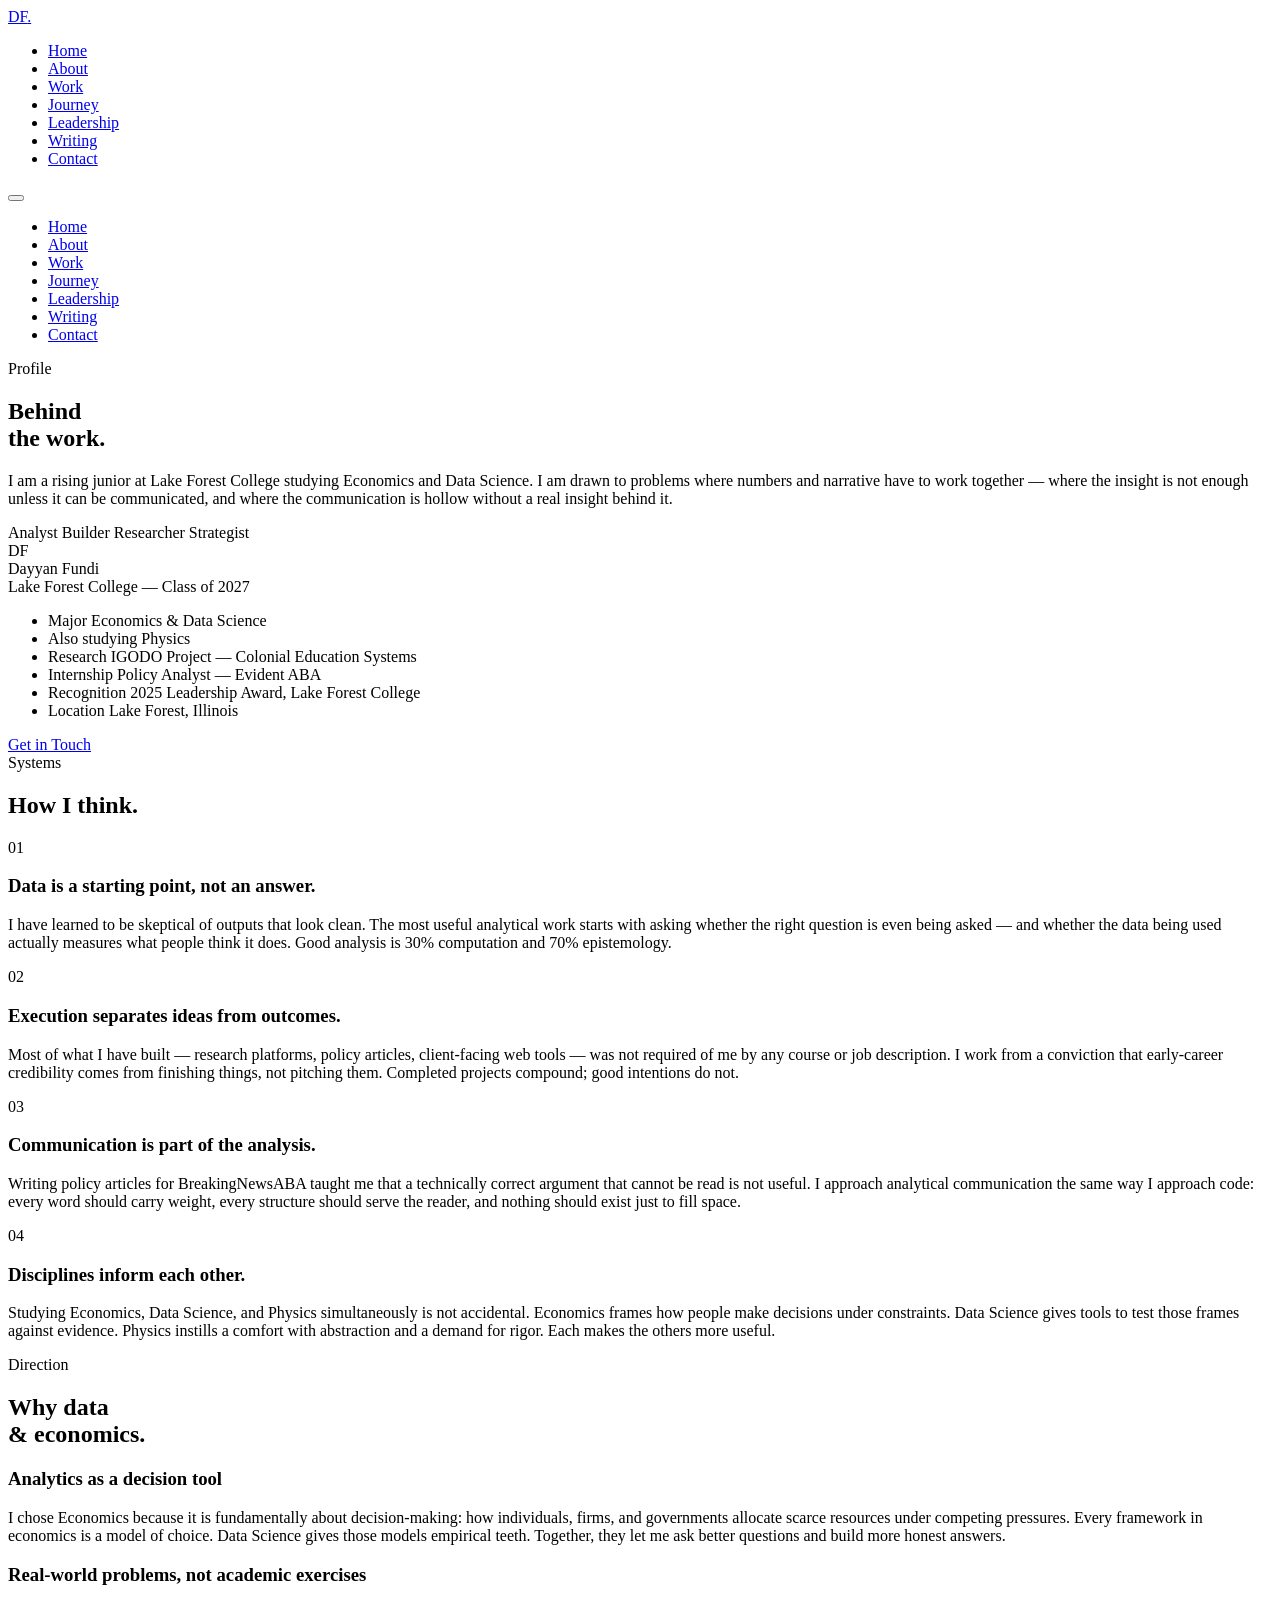
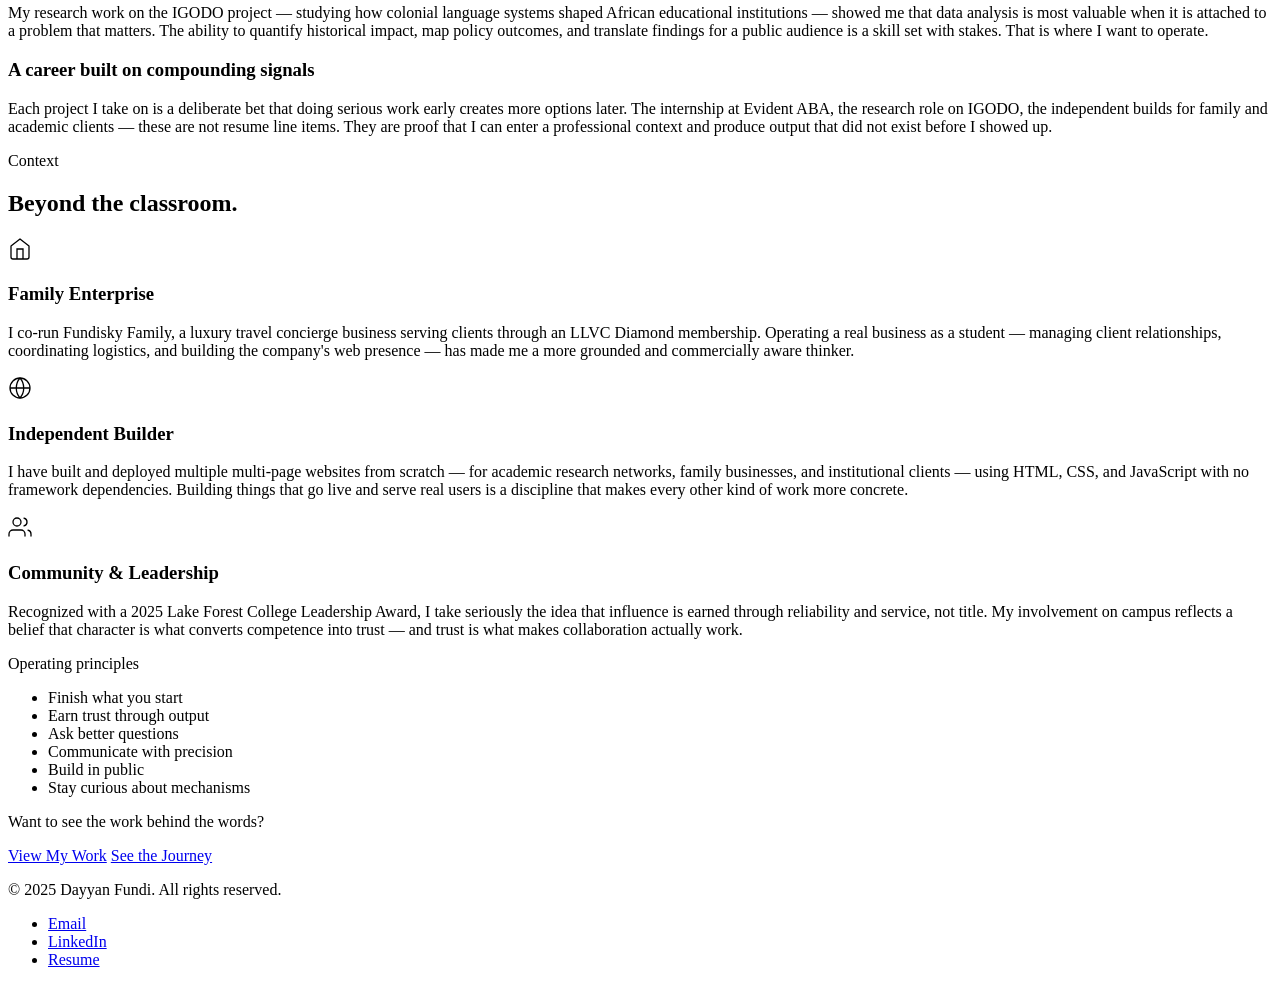
==== about.html @ b821bc9f "Add files via upload" ====
<!DOCTYPE html>
<html lang="en">
<head>
  <meta charset="UTF-8">
  <meta name="viewport" content="width=device-width, initial-scale=1.0">
  <title>About — Dayyan Fundi</title>
  <meta name="description" content="Economics and Data Science student at Lake Forest College. Learn about my background, how I think, and what drives my work in analytics, strategy, and leadership.">
  <link rel="stylesheet" href="assets/css/global.css">
  <link rel="stylesheet" href="assets/css/about.css">
</head>
<body>

  <!-- ─── NAVIGATION ──────────────────────────────────────────────────────── -->
  <header class="nav" role="banner">
    <div class="container">
      <div class="nav__inner">
        <a href="index.html" class="nav__logo">DF<span>.</span></a>
        <nav aria-label="Primary navigation">
          <ul class="nav__links">
            <li><a href="index.html">Home</a></li>
            <li><a href="about.html">About</a></li>
            <li><a href="work.html">Work</a></li>
            <li><a href="journey.html">Journey</a></li>
            <li><a href="leadership.html">Leadership</a></li>
            <li><a href="writing.html">Writing</a></li>
            <li><a href="contact.html">Contact</a></li>
          </ul>
        </nav>
        <button class="nav__toggle" aria-label="Toggle navigation" aria-expanded="false">
          <span></span><span></span><span></span>
        </button>
      </div>
    </div>
  </header>

  <div class="nav__mobile" role="dialog" aria-label="Mobile navigation">
    <ul>
      <li><a href="index.html">Home</a></li>
      <li><a href="about.html">About</a></li>
      <li><a href="work.html">Work</a></li>
      <li><a href="journey.html">Journey</a></li>
      <li><a href="leadership.html">Leadership</a></li>
      <li><a href="writing.html">Writing</a></li>
      <li><a href="contact.html">Contact</a></li>
    </ul>
  </div>

  <main>

    <!-- ─── PAGE HERO ─────────────────────────────────────────────────────── -->
    <section class="about-hero" aria-label="About introduction">
      <div class="container">
        <div class="about-hero__inner">

          <div class="about-hero__left">
            <div class="about-hero__eyebrow reveal">
              <span class="section__eyebrow">Profile</span>
            </div>
            <h1 class="about-hero__title reveal reveal-delay-1">
              Behind<br>the work.
            </h1>
            <p class="about-hero__intro reveal reveal-delay-2">
              I am a rising junior at Lake Forest College studying Economics and Data
              Science. I am drawn to problems where numbers and narrative have to work
              together — where the insight is not enough unless it can be communicated,
              and where the communication is hollow without a real insight behind it.
            </p>
            <div class="about-hero__tags reveal reveal-delay-3">
              <span>Analyst</span>
              <span>Builder</span>
              <span>Researcher</span>
              <span>Strategist</span>
            </div>
          </div>

          <div class="about-hero__right reveal reveal-delay-2">
            <div class="about-hero__card">
              <div class="about-hero__card-header">
                <div class="about-hero__initials">DF</div>
                <div>
                  <div class="about-hero__name">Dayyan Fundi</div>
                  <div class="about-hero__school">Lake Forest College — Class of 2027</div>
                </div>
              </div>
              <div class="about-hero__card-divider"></div>
              <ul class="about-hero__facts">
                <li>
                  <span class="about-hero__fact-label">Major</span>
                  <span class="about-hero__fact-val">Economics &amp; Data Science</span>
                </li>
                <li>
                  <span class="about-hero__fact-label">Also studying</span>
                  <span class="about-hero__fact-val">Physics</span>
                </li>
                <li>
                  <span class="about-hero__fact-label">Research</span>
                  <span class="about-hero__fact-val">IGODO Project — Colonial Education Systems</span>
                </li>
                <li>
                  <span class="about-hero__fact-label">Internship</span>
                  <span class="about-hero__fact-val">Policy Analyst — Evident ABA</span>
                </li>
                <li>
                  <span class="about-hero__fact-label">Recognition</span>
                  <span class="about-hero__fact-val">2025 Leadership Award, Lake Forest College</span>
                </li>
                <li>
                  <span class="about-hero__fact-label">Location</span>
                  <span class="about-hero__fact-val">Lake Forest, Illinois</span>
                </li>
              </ul>
              <a href="contact.html" class="about-hero__cta btn btn-primary">Get in Touch</a>
            </div>
          </div>

        </div>
      </div>
    </section>

    <div class="divider"></div>

    <!-- ─── HOW I THINK ───────────────────────────────────────────────────── -->
    <section class="section think" aria-labelledby="think-heading">
      <div class="container">
        <div class="section__header reveal">
          <div class="section__eyebrow">Systems</div>
          <h2 class="section__title" id="think-heading">How I think.</h2>
        </div>

        <div class="think__grid">

          <div class="think__item reveal">
            <div class="think__number" aria-hidden="true">01</div>
            <div class="think__body">
              <h3 class="think__title">Data is a starting point, not an answer.</h3>
              <p class="think__desc">
                I have learned to be skeptical of outputs that look clean. The most
                useful analytical work starts with asking whether the right question
                is even being asked — and whether the data being used actually
                measures what people think it does. Good analysis is 30% computation
                and 70% epistemology.
              </p>
            </div>
          </div>

          <div class="think__item reveal reveal-delay-1">
            <div class="think__number" aria-hidden="true">02</div>
            <div class="think__body">
              <h3 class="think__title">Execution separates ideas from outcomes.</h3>
              <p class="think__desc">
                Most of what I have built — research platforms, policy articles,
                client-facing web tools — was not required of me by any course or
                job description. I work from a conviction that early-career
                credibility comes from finishing things, not pitching them.
                Completed projects compound; good intentions do not.
              </p>
            </div>
          </div>

          <div class="think__item reveal reveal-delay-2">
            <div class="think__number" aria-hidden="true">03</div>
            <div class="think__body">
              <h3 class="think__title">Communication is part of the analysis.</h3>
              <p class="think__desc">
                Writing policy articles for BreakingNewsABA taught me that a
                technically correct argument that cannot be read is not useful.
                I approach analytical communication the same way I approach code:
                every word should carry weight, every structure should serve the
                reader, and nothing should exist just to fill space.
              </p>
            </div>
          </div>

          <div class="think__item reveal reveal-delay-3">
            <div class="think__number" aria-hidden="true">04</div>
            <div class="think__body">
              <h3 class="think__title">Disciplines inform each other.</h3>
              <p class="think__desc">
                Studying Economics, Data Science, and Physics simultaneously is
                not accidental. Economics frames how people make decisions under
                constraints. Data Science gives tools to test those frames against
                evidence. Physics instills a comfort with abstraction and a
                demand for rigor. Each makes the others more useful.
              </p>
            </div>
          </div>

        </div>
      </div>
    </section>

    <div class="divider"></div>

    <!-- ─── WHY DATA & ECONOMICS ──────────────────────────────────────────── -->
    <section class="section why" aria-labelledby="why-heading">
      <div class="container">
        <div class="why__grid">

          <div class="why__left reveal">
            <div class="section__eyebrow">Direction</div>
            <h2 class="section__title" id="why-heading">Why data<br>&amp; economics.</h2>
          </div>

          <div class="why__right">
            <div class="why__block reveal">
              <div class="why__block-accent" aria-hidden="true"></div>
              <div>
                <h3 class="why__block-title">Analytics as a decision tool</h3>
                <p class="why__block-text">
                  I chose Economics because it is fundamentally about decision-making:
                  how individuals, firms, and governments allocate scarce resources
                  under competing pressures. Every framework in economics is a model
                  of choice. Data Science gives those models empirical teeth. Together,
                  they let me ask better questions and build more honest answers.
                </p>
              </div>
            </div>

            <div class="why__block reveal reveal-delay-1">
              <div class="why__block-accent" aria-hidden="true"></div>
              <div>
                <h3 class="why__block-title">Real-world problems, not academic exercises</h3>
                <p class="why__block-text">
                  My research work on the IGODO project — studying how colonial
                  language systems shaped African educational institutions — showed
                  me that data analysis is most valuable when it is attached to a
                  problem that matters. The ability to quantify historical impact,
                  map policy outcomes, and translate findings for a public audience
                  is a skill set with stakes. That is where I want to operate.
                </p>
              </div>
            </div>

            <div class="why__block reveal reveal-delay-2">
              <div class="why__block-accent" aria-hidden="true"></div>
              <div>
                <h3 class="why__block-title">A career built on compounding signals</h3>
                <p class="why__block-text">
                  Each project I take on is a deliberate bet that doing serious work
                  early creates more options later. The internship at Evident ABA,
                  the research role on IGODO, the independent builds for family and
                  academic clients — these are not resume line items. They are proof
                  that I can enter a professional context and produce output that
                  did not exist before I showed up.
                </p>
              </div>
            </div>
          </div>

        </div>
      </div>
    </section>

    <div class="divider"></div>

    <!-- ─── BEYOND THE CLASSROOM ──────────────────────────────────────────── -->
    <section class="section beyond" aria-labelledby="beyond-heading">
      <div class="container">
        <div class="section__header reveal">
          <div class="section__eyebrow">Context</div>
          <h2 class="section__title" id="beyond-heading">Beyond the classroom.</h2>
        </div>

        <div class="beyond__grid">

          <div class="beyond__card card reveal">
            <div class="beyond__card-icon" aria-hidden="true">
              <svg width="24" height="24" viewBox="0 0 24 24" fill="none">
                <path d="M3 9l9-7 9 7v11a2 2 0 01-2 2H5a2 2 0 01-2-2V9z" stroke="currentColor" stroke-width="1.3" stroke-linejoin="round"/>
                <path d="M9 22V12h6v10" stroke="currentColor" stroke-width="1.3"/>
              </svg>
            </div>
            <h3 class="beyond__card-title">Family Enterprise</h3>
            <p class="beyond__card-text">
              I co-run Fundisky Family, a luxury travel concierge business
              serving clients through an LLVC Diamond membership. Operating
              a real business as a student — managing client relationships,
              coordinating logistics, and building the company's web presence
              — has made me a more grounded and commercially aware thinker.
            </p>
          </div>

          <div class="beyond__card card reveal reveal-delay-1">
            <div class="beyond__card-icon" aria-hidden="true">
              <svg width="24" height="24" viewBox="0 0 24 24" fill="none">
                <circle cx="12" cy="12" r="10" stroke="currentColor" stroke-width="1.3"/>
                <path d="M2 12h20M12 2a15.3 15.3 0 010 20M12 2a15.3 15.3 0 000 20" stroke="currentColor" stroke-width="1.3"/>
              </svg>
            </div>
            <h3 class="beyond__card-title">Independent Builder</h3>
            <p class="beyond__card-text">
              I have built and deployed multiple multi-page websites from scratch —
              for academic research networks, family businesses, and institutional
              clients — using HTML, CSS, and JavaScript with no framework dependencies.
              Building things that go live and serve real users is a discipline that
              makes every other kind of work more concrete.
            </p>
          </div>

          <div class="beyond__card card reveal reveal-delay-2">
            <div class="beyond__card-icon" aria-hidden="true">
              <svg width="24" height="24" viewBox="0 0 24 24" fill="none">
                <path d="M17 21v-2a4 4 0 00-4-4H5a4 4 0 00-4 4v2" stroke="currentColor" stroke-width="1.3" stroke-linecap="round"/>
                <circle cx="9" cy="7" r="4" stroke="currentColor" stroke-width="1.3"/>
                <path d="M23 21v-2a4 4 0 00-3-3.87M16 3.13a4 4 0 010 7.75" stroke="currentColor" stroke-width="1.3" stroke-linecap="round"/>
              </svg>
            </div>
            <h3 class="beyond__card-title">Community &amp; Leadership</h3>
            <p class="beyond__card-text">
              Recognized with a 2025 Lake Forest College Leadership Award, I
              take seriously the idea that influence is earned through reliability
              and service, not title. My involvement on campus reflects a belief
              that character is what converts competence into trust — and trust
              is what makes collaboration actually work.
            </p>
          </div>

        </div>
      </div>
    </section>

    <div class="divider"></div>

    <!-- ─── VALUES STRIP ──────────────────────────────────────────────────── -->
    <section class="section-sm values" aria-labelledby="values-heading">
      <div class="container">
        <div class="values__inner">
          <div class="values__label reveal">
            <span class="section__eyebrow">Operating principles</span>
          </div>
          <ul class="values__list" aria-label="Core values" role="list">
            <li class="reveal">Finish what you start</li>
            <li class="reveal reveal-delay-1">Earn trust through output</li>
            <li class="reveal reveal-delay-2">Ask better questions</li>
            <li class="reveal reveal-delay-3">Communicate with precision</li>
            <li class="reveal">Build in public</li>
            <li class="reveal reveal-delay-1">Stay curious about mechanisms</li>
          </ul>
        </div>
      </div>
    </section>

    <div class="divider"></div>

    <!-- ─── CTA ───────────────────────────────────────────────────────────── -->
    <section class="section-sm" aria-label="Next steps">
      <div class="container">
        <div class="about-cta reveal">
          <p class="about-cta__text">
            Want to see the work behind the words?
          </p>
          <div class="about-cta__buttons">
            <a href="work.html" class="btn btn-primary">View My Work</a>
            <a href="journey.html" class="btn btn-outline">See the Journey</a>
          </div>
        </div>
      </div>
    </section>

  </main>

  <!-- ─── FOOTER ─────────────────────────────────────────────────────────── -->
  <footer class="footer" role="contentinfo">
    <div class="container">
      <div class="footer__inner">
        <p class="footer__copy">&copy; 2025 Dayyan Fundi. All rights reserved.</p>
        <ul class="footer__links">
          <li><a href="mailto:dfundi@lakeforest.edu">Email</a></li>
          <li><a href="https://linkedin.com/in/dayyan-fundi-93078b273" target="_blank" rel="noopener">LinkedIn</a></li>
          <li><a href="contact.html">Resume</a></li>
        </ul>
      </div>
    </div>
  </footer>

  <script src="assets/js/global.js"></script>
</body>
</html>
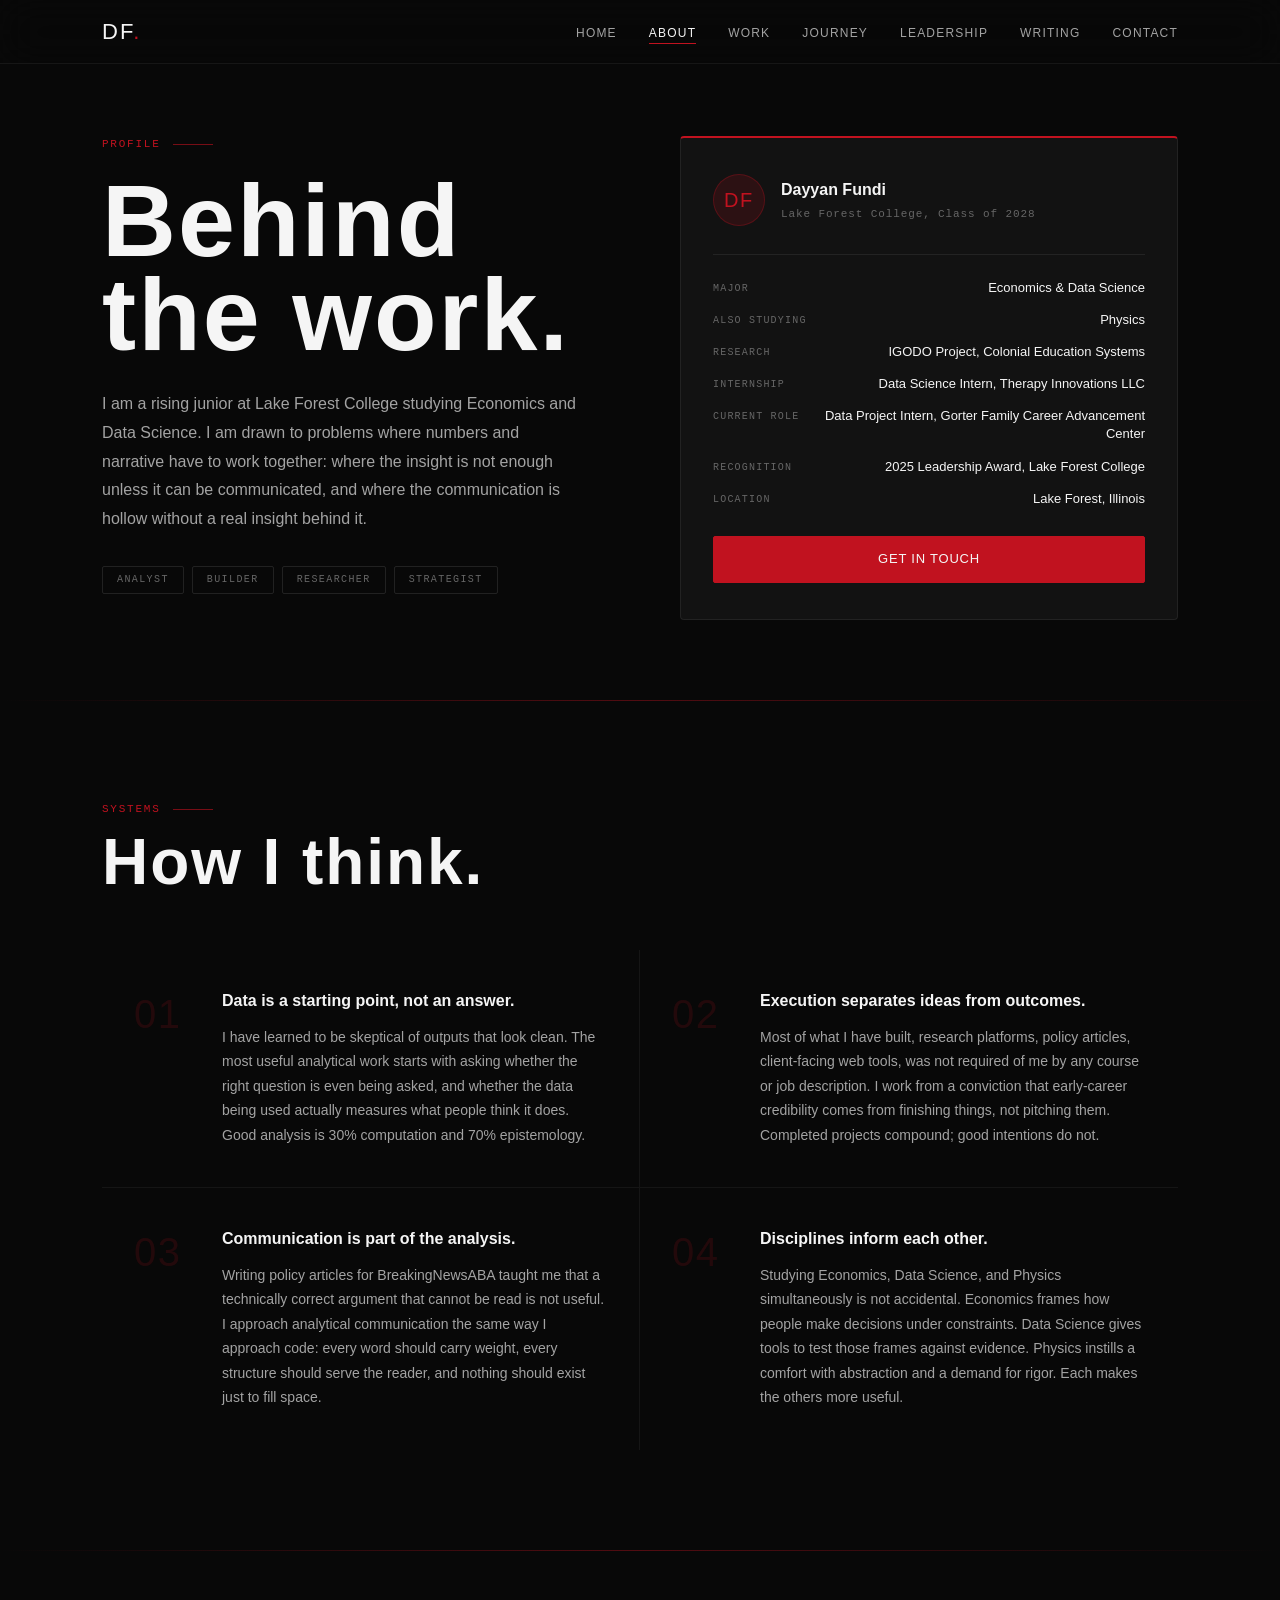
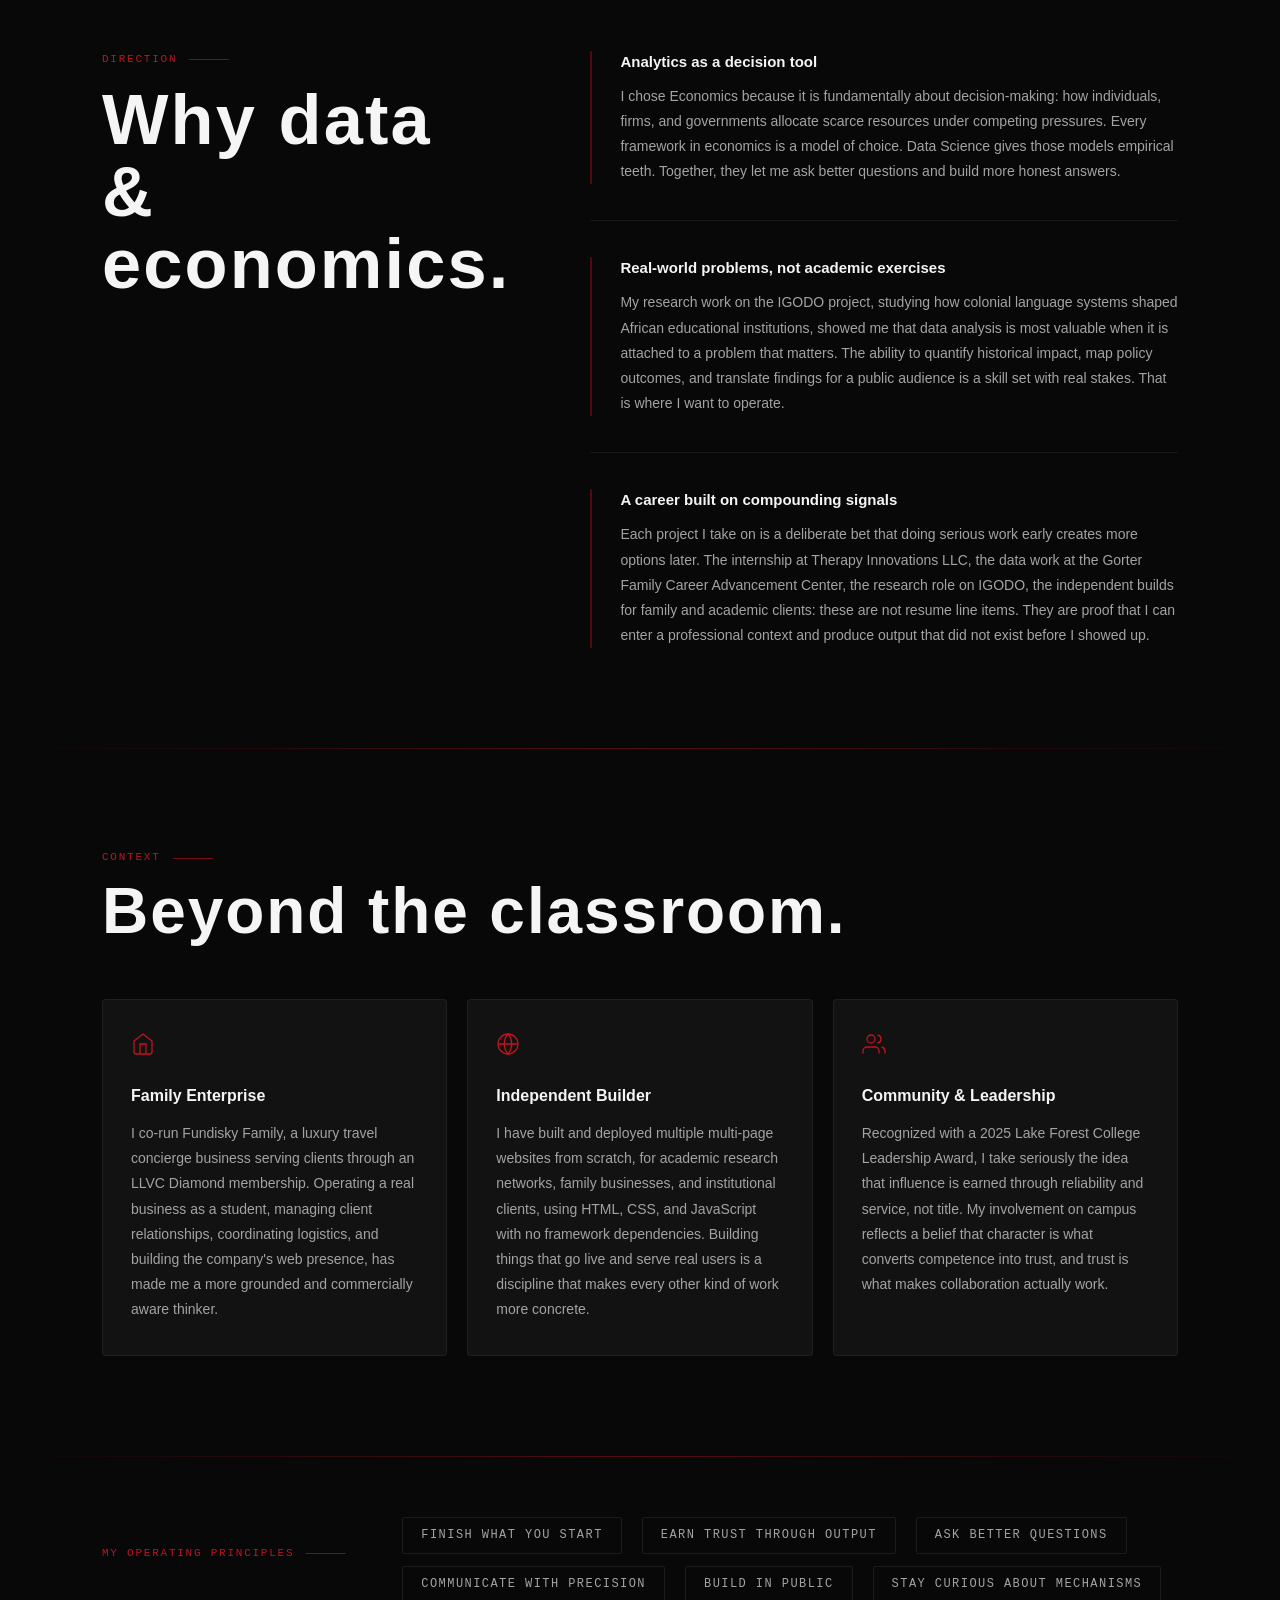
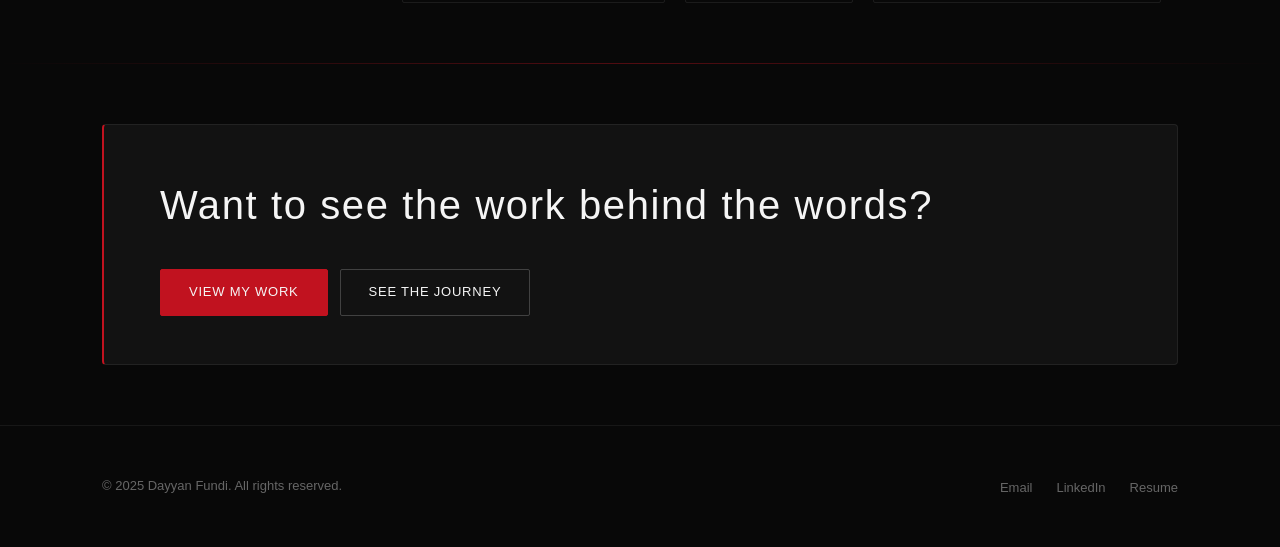
==== commit 8957554a: "Add files via upload" ====
--- a/about.html
+++ b/about.html
@@ -62,7 +62,7 @@
             <p class="about-hero__intro reveal reveal-delay-2">
               I am a rising junior at Lake Forest College studying Economics and Data
               Science. I am drawn to problems where numbers and narrative have to work
-              together — where the insight is not enough unless it can be communicated,
+              together: where the insight is not enough unless it can be communicated,
               and where the communication is hollow without a real insight behind it.
             </p>
             <div class="about-hero__tags reveal reveal-delay-3">
@@ -79,7 +79,7 @@
                 <div class="about-hero__initials">DF</div>
                 <div>
                   <div class="about-hero__name">Dayyan Fundi</div>
-                  <div class="about-hero__school">Lake Forest College — Class of 2027</div>
+                  <div class="about-hero__school">Lake Forest College, Class of 2028</div>
                 </div>
               </div>
               <div class="about-hero__card-divider"></div>
@@ -94,11 +94,15 @@
                 </li>
                 <li>
                   <span class="about-hero__fact-label">Research</span>
-                  <span class="about-hero__fact-val">IGODO Project — Colonial Education Systems</span>
+                  <span class="about-hero__fact-val">IGODO Project, Colonial Education Systems</span>
                 </li>
                 <li>
                   <span class="about-hero__fact-label">Internship</span>
-                  <span class="about-hero__fact-val">Policy Analyst — Evident ABA</span>
+                  <span class="about-hero__fact-val">Data Science Intern, Therapy Innovations LLC</span>
+                </li>
+                <li>
+                  <span class="about-hero__fact-label">Current Role</span>
+                  <span class="about-hero__fact-val">Data Project Intern, Gorter Family Career Advancement Center</span>
                 </li>
                 <li>
                   <span class="about-hero__fact-label">Recognition</span>
@@ -136,7 +140,7 @@
               <p class="think__desc">
                 I have learned to be skeptical of outputs that look clean. The most
                 useful analytical work starts with asking whether the right question
-                is even being asked — and whether the data being used actually
+                is even being asked, and whether the data being used actually
                 measures what people think it does. Good analysis is 30% computation
                 and 70% epistemology.
               </p>
@@ -148,8 +152,8 @@
             <div class="think__body">
               <h3 class="think__title">Execution separates ideas from outcomes.</h3>
               <p class="think__desc">
-                Most of what I have built — research platforms, policy articles,
-                client-facing web tools — was not required of me by any course or
+                Most of what I have built, research platforms, policy articles,
+                client-facing web tools, was not required of me by any course or
                 job description. I work from a conviction that early-career
                 credibility comes from finishing things, not pitching them.
                 Completed projects compound; good intentions do not.
@@ -221,12 +225,12 @@
               <div>
                 <h3 class="why__block-title">Real-world problems, not academic exercises</h3>
                 <p class="why__block-text">
-                  My research work on the IGODO project — studying how colonial
-                  language systems shaped African educational institutions — showed
+                  My research work on the IGODO project, studying how colonial
+                  language systems shaped African educational institutions, showed
                   me that data analysis is most valuable when it is attached to a
                   problem that matters. The ability to quantify historical impact,
                   map policy outcomes, and translate findings for a public audience
-                  is a skill set with stakes. That is where I want to operate.
+                  is a skill set with real stakes. That is where I want to operate.
                 </p>
               </div>
             </div>
@@ -237,11 +241,11 @@
                 <h3 class="why__block-title">A career built on compounding signals</h3>
                 <p class="why__block-text">
                   Each project I take on is a deliberate bet that doing serious work
-                  early creates more options later. The internship at Evident ABA,
-                  the research role on IGODO, the independent builds for family and
-                  academic clients — these are not resume line items. They are proof
-                  that I can enter a professional context and produce output that
-                  did not exist before I showed up.
+                  early creates more options later. The internship at Therapy Innovations LLC,
+                  the data work at the Gorter Family Career Advancement Center, the research
+                  role on IGODO, the independent builds for family and academic clients:
+                  these are not resume line items. They are proof that I can enter a
+                  professional context and produce output that did not exist before I showed up.
                 </p>
               </div>
             </div>
@@ -274,9 +278,9 @@
             <p class="beyond__card-text">
               I co-run Fundisky Family, a luxury travel concierge business
               serving clients through an LLVC Diamond membership. Operating
-              a real business as a student — managing client relationships,
-              coordinating logistics, and building the company's web presence
-              — has made me a more grounded and commercially aware thinker.
+              a real business as a student, managing client relationships,
+              coordinating logistics, and building the company's web presence,
+              has made me a more grounded and commercially aware thinker.
             </p>
           </div>
 
@@ -289,9 +293,9 @@
             </div>
             <h3 class="beyond__card-title">Independent Builder</h3>
             <p class="beyond__card-text">
-              I have built and deployed multiple multi-page websites from scratch —
+              I have built and deployed multiple multi-page websites from scratch,
               for academic research networks, family businesses, and institutional
-              clients — using HTML, CSS, and JavaScript with no framework dependencies.
+              clients, using HTML, CSS, and JavaScript with no framework dependencies.
               Building things that go live and serve real users is a discipline that
               makes every other kind of work more concrete.
             </p>
@@ -310,7 +314,7 @@
               Recognized with a 2025 Lake Forest College Leadership Award, I
               take seriously the idea that influence is earned through reliability
               and service, not title. My involvement on campus reflects a belief
-              that character is what converts competence into trust — and trust
+              that character is what converts competence into trust, and trust
               is what makes collaboration actually work.
             </p>
           </div>
@@ -326,7 +330,7 @@
       <div class="container">
         <div class="values__inner">
           <div class="values__label reveal">
-            <span class="section__eyebrow">Operating principles</span>
+            <span class="section__eyebrow">My operating principles</span>
           </div>
           <ul class="values__list" aria-label="Core values" role="list">
             <li class="reveal">Finish what you start</li>
@@ -366,7 +370,7 @@
         <p class="footer__copy">&copy; 2025 Dayyan Fundi. All rights reserved.</p>
         <ul class="footer__links">
           <li><a href="mailto:dfundi@lakeforest.edu">Email</a></li>
-          <li><a href="https://linkedin.com/in/dayyan-fundi-93078b273" target="_blank" rel="noopener">LinkedIn</a></li>
+          <li><a href="https://www.linkedin.com/in/dayyan-fundi-93078b273/" target="_blank" rel="noopener">LinkedIn</a></li>
           <li><a href="contact.html">Resume</a></li>
         </ul>
       </div>
--- a/assets/css/global.css
+++ b/assets/css/global.css
@@ -0,0 +1,347 @@
+/* ─── DAYYAN FUNDI — DESIGN SYSTEM ───────────────────────────────────────── */
+
+@import url('https://fonts.googleapis.com/css2?family=Bebas+Neue&family=Space+Grotesk:wght@300;400;500;600&family=Inter:wght@300;400;500&display=swap');
+
+/* ─── TOKENS ───────────────────────────────────────────────────────────────── */
+:root {
+  --bg:          #080808;
+  --surface:     #121212;
+  --surface-2:   #1A1A1A;
+  --surface-3:   #222222;
+  --text-1:      #F5F5F5;
+  --text-2:      #A3A3A3;
+  --text-3:      #666666;
+  --red:         #C1121F;
+  --red-hot:     #FF3B3B;
+  --red-dim:     rgba(193,18,31,0.15);
+
+  --font-display: 'Bebas Neue', sans-serif;
+  --font-body:    'Space Grotesk', sans-serif;
+  --font-mono:    'Inter', monospace;
+
+  --nav-h:       64px;
+  --max-w:       1140px;
+  --transition:  0.3s cubic-bezier(0.4,0,0.2,1);
+}
+
+/* ─── RESET ────────────────────────────────────────────────────────────────── */
+*, *::before, *::after { box-sizing: border-box; margin: 0; padding: 0; }
+
+html { scroll-behavior: smooth; }
+
+body {
+  background: var(--bg);
+  color: var(--text-1);
+  font-family: var(--font-body);
+  font-size: 16px;
+  line-height: 1.6;
+  -webkit-font-smoothing: antialiased;
+  overflow-x: hidden;
+}
+
+img, video { display: block; max-width: 100%; }
+a { text-decoration: none; color: inherit; }
+button { cursor: pointer; border: none; background: none; font-family: inherit; }
+
+/* ─── TYPOGRAPHY SCALE ─────────────────────────────────────────────────────── */
+.t-display {
+  font-family: var(--font-display);
+  letter-spacing: 0.04em;
+  line-height: 0.95;
+}
+
+.t-label {
+  font-family: var(--font-mono);
+  font-size: 11px;
+  font-weight: 400;
+  letter-spacing: 0.14em;
+  text-transform: uppercase;
+  color: var(--red);
+}
+
+.t-body {
+  font-size: 15px;
+  font-weight: 400;
+  color: var(--text-2);
+  line-height: 1.75;
+}
+
+.t-muted { color: var(--text-2); }
+.t-red   { color: var(--red); }
+
+/* ─── LAYOUT ───────────────────────────────────────────────────────────────── */
+.container {
+  max-width: var(--max-w);
+  margin: 0 auto;
+  padding: 0 32px;
+}
+
+@media (max-width: 768px) {
+  .container { padding: 0 20px; }
+}
+
+/* ─── NAVIGATION ───────────────────────────────────────────────────────────── */
+.nav {
+  position: fixed;
+  top: 0; left: 0; right: 0;
+  height: var(--nav-h);
+  z-index: 100;
+  backdrop-filter: blur(20px);
+  -webkit-backdrop-filter: blur(20px);
+  background: rgba(8,8,8,0.75);
+  border-bottom: 0.5px solid rgba(255,255,255,0.06);
+  transition: background var(--transition);
+}
+
+.nav__inner {
+  height: var(--nav-h);
+  display: flex;
+  align-items: center;
+  justify-content: space-between;
+}
+
+.nav__logo {
+  font-family: var(--font-display);
+  font-size: 22px;
+  letter-spacing: 0.1em;
+  color: var(--text-1);
+  transition: color var(--transition);
+}
+.nav__logo span { color: var(--red); }
+.nav__logo:hover { color: var(--text-2); }
+
+.nav__links {
+  display: flex;
+  align-items: center;
+  gap: 32px;
+  list-style: none;
+}
+
+.nav__links a {
+  font-size: 12px;
+  font-weight: 500;
+  letter-spacing: 0.1em;
+  text-transform: uppercase;
+  color: var(--text-2);
+  position: relative;
+  padding-bottom: 4px;
+  transition: color var(--transition);
+}
+
+.nav__links a::after {
+  content: '';
+  position: absolute;
+  bottom: 0; left: 0;
+  width: 0; height: 1.5px;
+  background: var(--red);
+  transition: width var(--transition);
+}
+
+.nav__links a:hover,
+.nav__links a.active { color: var(--text-1); }
+.nav__links a:hover::after,
+.nav__links a.active::after { width: 100%; }
+
+/* Mobile hamburger */
+.nav__toggle {
+  display: none;
+  flex-direction: column;
+  gap: 5px;
+  width: 24px;
+}
+.nav__toggle span {
+  display: block;
+  height: 1.5px;
+  background: var(--text-1);
+  transition: var(--transition);
+}
+
+.nav__mobile {
+  display: none;
+  position: fixed;
+  top: var(--nav-h);
+  left: 0; right: 0;
+  background: rgba(8,8,8,0.97);
+  backdrop-filter: blur(24px);
+  padding: 32px 20px;
+  border-bottom: 0.5px solid rgba(255,255,255,0.06);
+}
+.nav__mobile.open { display: block; }
+.nav__mobile ul {
+  list-style: none;
+  display: flex;
+  flex-direction: column;
+  gap: 4px;
+}
+.nav__mobile ul a {
+  display: block;
+  font-size: 24px;
+  font-family: var(--font-display);
+  letter-spacing: 0.06em;
+  color: var(--text-2);
+  padding: 10px 0;
+  border-bottom: 0.5px solid rgba(255,255,255,0.05);
+  transition: color var(--transition);
+}
+.nav__mobile ul a:hover { color: var(--red); }
+
+@media (max-width: 860px) {
+  .nav__links { display: none; }
+  .nav__toggle { display: flex; }
+}
+
+/* ─── BUTTONS ──────────────────────────────────────────────────────────────── */
+.btn {
+  display: inline-flex;
+  align-items: center;
+  gap: 8px;
+  padding: 12px 28px;
+  font-family: var(--font-body);
+  font-size: 13px;
+  font-weight: 500;
+  letter-spacing: 0.06em;
+  text-transform: uppercase;
+  border-radius: 2px;
+  transition: var(--transition);
+  position: relative;
+  overflow: hidden;
+}
+
+.btn-primary {
+  background: var(--red);
+  color: var(--text-1);
+  border: 1.5px solid var(--red);
+}
+.btn-primary:hover {
+  background: transparent;
+  color: var(--red);
+  box-shadow: 0 0 20px rgba(193,18,31,0.25);
+}
+
+.btn-outline {
+  background: transparent;
+  color: var(--text-1);
+  border: 1px solid rgba(255,255,255,0.2);
+}
+.btn-outline:hover {
+  border-color: var(--red);
+  color: var(--red);
+}
+
+/* ─── SECTION ANATOMY ──────────────────────────────────────────────────────── */
+.section {
+  padding: 100px 0;
+}
+.section-sm {
+  padding: 60px 0;
+}
+
+.section__header {
+  margin-bottom: 56px;
+}
+
+.section__eyebrow {
+  font-family: var(--font-mono);
+  font-size: 11px;
+  font-weight: 400;
+  letter-spacing: 0.16em;
+  text-transform: uppercase;
+  color: var(--red);
+  margin-bottom: 12px;
+  display: flex;
+  align-items: center;
+  gap: 12px;
+}
+.section__eyebrow::after {
+  content: '';
+  display: block;
+  height: 1px;
+  width: 40px;
+  background: var(--red);
+  opacity: 0.6;
+}
+
+.section__title {
+  font-family: var(--font-display);
+  font-size: clamp(42px, 5vw, 64px);
+  letter-spacing: 0.03em;
+  color: var(--text-1);
+  line-height: 1;
+}
+
+/* ─── DIVIDER ──────────────────────────────────────────────────────────────── */
+.divider {
+  width: 100%;
+  height: 1px;
+  background: linear-gradient(90deg, transparent, rgba(193,18,31,0.4), transparent);
+}
+
+/* ─── CARDS ────────────────────────────────────────────────────────────────── */
+.card {
+  background: var(--surface);
+  border: 0.5px solid rgba(255,255,255,0.06);
+  border-radius: 4px;
+  transition: var(--transition);
+  overflow: hidden;
+}
+.card:hover {
+  border-color: rgba(193,18,31,0.3);
+  background: var(--surface-2);
+  transform: translateY(-4px);
+  box-shadow: 0 12px 40px rgba(0,0,0,0.4), 0 0 0 0.5px rgba(193,18,31,0.1);
+}
+.card--featured {
+  border-top: 2px solid var(--red);
+}
+
+/* ─── SCROLL REVEAL ────────────────────────────────────────────────────────── */
+.reveal {
+  opacity: 0;
+  transform: translateY(28px);
+  transition: opacity 0.7s cubic-bezier(0.4,0,0.2,1),
+              transform 0.7s cubic-bezier(0.4,0,0.2,1);
+}
+.reveal.visible {
+  opacity: 1;
+  transform: none;
+}
+.reveal-delay-1 { transition-delay: 0.1s; }
+.reveal-delay-2 { transition-delay: 0.2s; }
+.reveal-delay-3 { transition-delay: 0.3s; }
+
+/* ─── FOOTER ───────────────────────────────────────────────────────────────── */
+.footer {
+  padding: 48px 0;
+  border-top: 0.5px solid rgba(255,255,255,0.06);
+}
+.footer__inner {
+  display: flex;
+  align-items: center;
+  justify-content: space-between;
+  gap: 24px;
+  flex-wrap: wrap;
+}
+.footer__copy {
+  font-size: 13px;
+  color: var(--text-3);
+}
+.footer__links {
+  display: flex;
+  gap: 24px;
+  list-style: none;
+}
+.footer__links a {
+  font-size: 13px;
+  color: var(--text-3);
+  transition: color var(--transition);
+}
+.footer__links a:hover { color: var(--red); }
+
+/* ─── SCROLLBAR ────────────────────────────────────────────────────────────── */
+::-webkit-scrollbar { width: 5px; }
+::-webkit-scrollbar-track { background: var(--bg); }
+::-webkit-scrollbar-thumb { background: var(--surface-3); border-radius: 2px; }
+::-webkit-scrollbar-thumb:hover { background: var(--red); }
+
+/* ─── SELECTION ────────────────────────────────────────────────────────────── */
+::selection { background: rgba(193,18,31,0.25); color: var(--text-1); }
--- a/assets/css/about.css
+++ b/assets/css/about.css
@@ -0,0 +1,418 @@
+/* ─── ABOUT PAGE STYLES ─────────────────────────────────────────────────────── */
+
+/* ─── PAGE HERO ──────────────────────────────────────────────────────────────── */
+.about-hero {
+  padding-top: calc(var(--nav-h) + 72px);
+  padding-bottom: 80px;
+}
+
+.about-hero__inner {
+  display: grid;
+  grid-template-columns: 1fr 1fr;
+  gap: 80px;
+  align-items: start;
+}
+
+/* Left column */
+.about-hero__eyebrow {
+  margin-bottom: 20px;
+}
+
+.about-hero__title {
+  font-family: var(--font-display);
+  font-size: clamp(56px, 8vw, 108px);
+  letter-spacing: 0.02em;
+  line-height: 0.92;
+  color: var(--text-1);
+  margin-bottom: 28px;
+}
+
+.about-hero__intro {
+  font-size: 16px;
+  font-weight: 300;
+  color: var(--text-2);
+  line-height: 1.8;
+  margin-bottom: 32px;
+  max-width: 480px;
+}
+
+.about-hero__tags {
+  display: flex;
+  flex-wrap: wrap;
+  gap: 8px;
+}
+
+.about-hero__tags span {
+  font-family: var(--font-mono);
+  font-size: 10px;
+  letter-spacing: 0.14em;
+  text-transform: uppercase;
+  color: var(--text-3);
+  border: 0.5px solid rgba(255,255,255,0.1);
+  padding: 5px 14px;
+  border-radius: 2px;
+  transition: var(--transition);
+}
+.about-hero__tags span:hover {
+  border-color: var(--red);
+  color: var(--red);
+}
+
+/* Right column — profile card */
+.about-hero__card {
+  background: var(--surface);
+  border: 0.5px solid rgba(255,255,255,0.07);
+  border-top: 2px solid var(--red);
+  border-radius: 4px;
+  padding: 36px 32px;
+  position: sticky;
+  top: calc(var(--nav-h) + 24px);
+}
+
+.about-hero__card-header {
+  display: flex;
+  align-items: center;
+  gap: 16px;
+  margin-bottom: 28px;
+}
+
+.about-hero__initials {
+  width: 52px;
+  height: 52px;
+  border-radius: 50%;
+  background: var(--red-dim);
+  border: 1px solid rgba(193,18,31,0.3);
+  display: flex;
+  align-items: center;
+  justify-content: center;
+  font-family: var(--font-display);
+  font-size: 20px;
+  letter-spacing: 0.08em;
+  color: var(--red);
+  flex-shrink: 0;
+}
+
+.about-hero__name {
+  font-size: 16px;
+  font-weight: 600;
+  color: var(--text-1);
+  margin-bottom: 3px;
+}
+
+.about-hero__school {
+  font-family: var(--font-mono);
+  font-size: 11px;
+  letter-spacing: 0.08em;
+  color: var(--text-3);
+}
+
+.about-hero__card-divider {
+  height: 0.5px;
+  background: rgba(255,255,255,0.07);
+  margin-bottom: 24px;
+}
+
+.about-hero__facts {
+  list-style: none;
+  display: flex;
+  flex-direction: column;
+  gap: 14px;
+  margin-bottom: 28px;
+}
+
+.about-hero__facts li {
+  display: flex;
+  align-items: flex-start;
+  justify-content: space-between;
+  gap: 16px;
+}
+
+.about-hero__fact-label {
+  font-family: var(--font-mono);
+  font-size: 10px;
+  letter-spacing: 0.12em;
+  text-transform: uppercase;
+  color: var(--text-3);
+  flex-shrink: 0;
+  padding-top: 2px;
+  min-width: 80px;
+}
+
+.about-hero__fact-val {
+  font-size: 13px;
+  font-weight: 400;
+  color: var(--text-1);
+  text-align: right;
+  line-height: 1.4;
+}
+
+.about-hero__cta {
+  width: 100%;
+  justify-content: center;
+  text-align: center;
+}
+
+@media (max-width: 900px) {
+  .about-hero__inner {
+    grid-template-columns: 1fr;
+    gap: 48px;
+  }
+  .about-hero__card {
+    position: static;
+  }
+  .about-hero__intro {
+    max-width: 100%;
+  }
+}
+
+/* ─── HOW I THINK ────────────────────────────────────────────────────────────── */
+.think__grid {
+  display: grid;
+  grid-template-columns: 1fr 1fr;
+  gap: 0;
+}
+
+.think__item {
+  display: grid;
+  grid-template-columns: 64px 1fr;
+  gap: 24px;
+  padding: 40px 32px;
+  border-bottom: 0.5px solid rgba(255,255,255,0.05);
+  border-right: 0.5px solid rgba(255,255,255,0.05);
+  transition: background var(--transition);
+}
+
+.think__item:hover {
+  background: var(--surface);
+}
+
+/* Remove right border on even items (right column) */
+.think__item:nth-child(2n) {
+  border-right: none;
+}
+
+/* Remove bottom border on last two items */
+.think__item:nth-child(3),
+.think__item:nth-child(4) {
+  border-bottom: none;
+}
+
+.think__number {
+  font-family: var(--font-display);
+  font-size: 40px;
+  letter-spacing: 0.04em;
+  color: var(--red-dim);
+  line-height: 1;
+  padding-top: 4px;
+  transition: color var(--transition);
+}
+
+.think__item:hover .think__number {
+  color: var(--red);
+}
+
+.think__title {
+  font-family: var(--font-body);
+  font-size: 16px;
+  font-weight: 600;
+  color: var(--text-1);
+  margin-bottom: 12px;
+  line-height: 1.4;
+}
+
+.think__desc {
+  font-size: 14px;
+  color: var(--text-2);
+  line-height: 1.75;
+}
+
+@media (max-width: 768px) {
+  .think__grid { grid-template-columns: 1fr; }
+  .think__item {
+    border-right: none;
+    padding: 32px 0;
+  }
+  .think__item:nth-child(3) { border-bottom: 0.5px solid rgba(255,255,255,0.05); }
+  .think__item:last-child { border-bottom: none; }
+}
+
+@media (max-width: 480px) {
+  .think__item { grid-template-columns: 48px 1fr; gap: 16px; }
+}
+
+/* ─── WHY DATA & ECONOMICS ───────────────────────────────────────────────────── */
+.why__grid {
+  display: grid;
+  grid-template-columns: 1fr 1.5fr;
+  gap: 80px;
+  align-items: start;
+}
+
+.why__left .section__title {
+  font-size: clamp(42px, 5.5vw, 72px);
+  line-height: 1.02;
+  margin-top: 16px;
+  position: sticky;
+  top: calc(var(--nav-h) + 40px);
+}
+
+.why__right {
+  display: flex;
+  flex-direction: column;
+  gap: 0;
+}
+
+.why__block {
+  display: grid;
+  grid-template-columns: 2px 1fr;
+  gap: 28px;
+  padding: 36px 0;
+  border-bottom: 0.5px solid rgba(255,255,255,0.06);
+}
+
+.why__block:last-child {
+  border-bottom: none;
+  padding-bottom: 0;
+}
+
+.why__block:first-child {
+  padding-top: 0;
+}
+
+.why__block-accent {
+  background: var(--red);
+  border-radius: 1px;
+  opacity: 0.4;
+  transition: opacity var(--transition);
+}
+
+.why__block:hover .why__block-accent {
+  opacity: 1;
+}
+
+.why__block-title {
+  font-size: 15px;
+  font-weight: 600;
+  color: var(--text-1);
+  margin-bottom: 12px;
+  line-height: 1.4;
+}
+
+.why__block-text {
+  font-size: 14px;
+  color: var(--text-2);
+  line-height: 1.8;
+}
+
+@media (max-width: 860px) {
+  .why__grid { grid-template-columns: 1fr; gap: 48px; }
+  .why__left .section__title { position: static; }
+}
+
+/* ─── BEYOND THE CLASSROOM ───────────────────────────────────────────────────── */
+.beyond__grid {
+  display: grid;
+  grid-template-columns: repeat(3, 1fr);
+  gap: 20px;
+}
+
+.beyond__card {
+  padding: 32px 28px;
+}
+
+.beyond__card-icon {
+  color: var(--red);
+  margin-bottom: 20px;
+  display: block;
+}
+
+.beyond__card-title {
+  font-size: 16px;
+  font-weight: 600;
+  color: var(--text-1);
+  margin-bottom: 12px;
+}
+
+.beyond__card-text {
+  font-size: 14px;
+  color: var(--text-2);
+  line-height: 1.8;
+}
+
+@media (max-width: 860px) {
+  .beyond__grid { grid-template-columns: 1fr 1fr; }
+}
+@media (max-width: 560px) {
+  .beyond__grid { grid-template-columns: 1fr; }
+}
+
+/* ─── VALUES STRIP ───────────────────────────────────────────────────────────── */
+.values__inner {
+  display: flex;
+  align-items: center;
+  gap: 56px;
+  flex-wrap: wrap;
+}
+
+.values__list {
+  list-style: none;
+  display: flex;
+  flex-wrap: wrap;
+  gap: 12px 20px;
+  flex: 1;
+}
+
+.values__list li {
+  font-family: var(--font-mono);
+  font-size: 12px;
+  letter-spacing: 0.12em;
+  text-transform: uppercase;
+  color: var(--text-2);
+  padding: 8px 18px;
+  border: 0.5px solid rgba(255,255,255,0.08);
+  border-radius: 2px;
+  transition: var(--transition);
+}
+
+.values__list li:hover {
+  border-color: var(--red);
+  color: var(--text-1);
+}
+
+/* ─── ABOUT CTA ──────────────────────────────────────────────────────────────── */
+.about-cta {
+  display: flex;
+  align-items: center;
+  justify-content: space-between;
+  gap: 32px;
+  flex-wrap: wrap;
+  padding: 48px 56px;
+  background: var(--surface);
+  border: 0.5px solid rgba(255,255,255,0.07);
+  border-left: 2px solid var(--red);
+  border-radius: 4px;
+}
+
+.about-cta__text {
+  font-family: var(--font-display);
+  font-size: clamp(24px, 3.5vw, 40px);
+  letter-spacing: 0.04em;
+  color: var(--text-1);
+}
+
+.about-cta__buttons {
+  display: flex;
+  gap: 12px;
+  flex-wrap: wrap;
+  flex-shrink: 0;
+}
+
+@media (max-width: 700px) {
+  .about-cta {
+    flex-direction: column;
+    align-items: flex-start;
+    padding: 36px 28px;
+    border-left: none;
+    border-top: 2px solid var(--red);
+  }
+}
